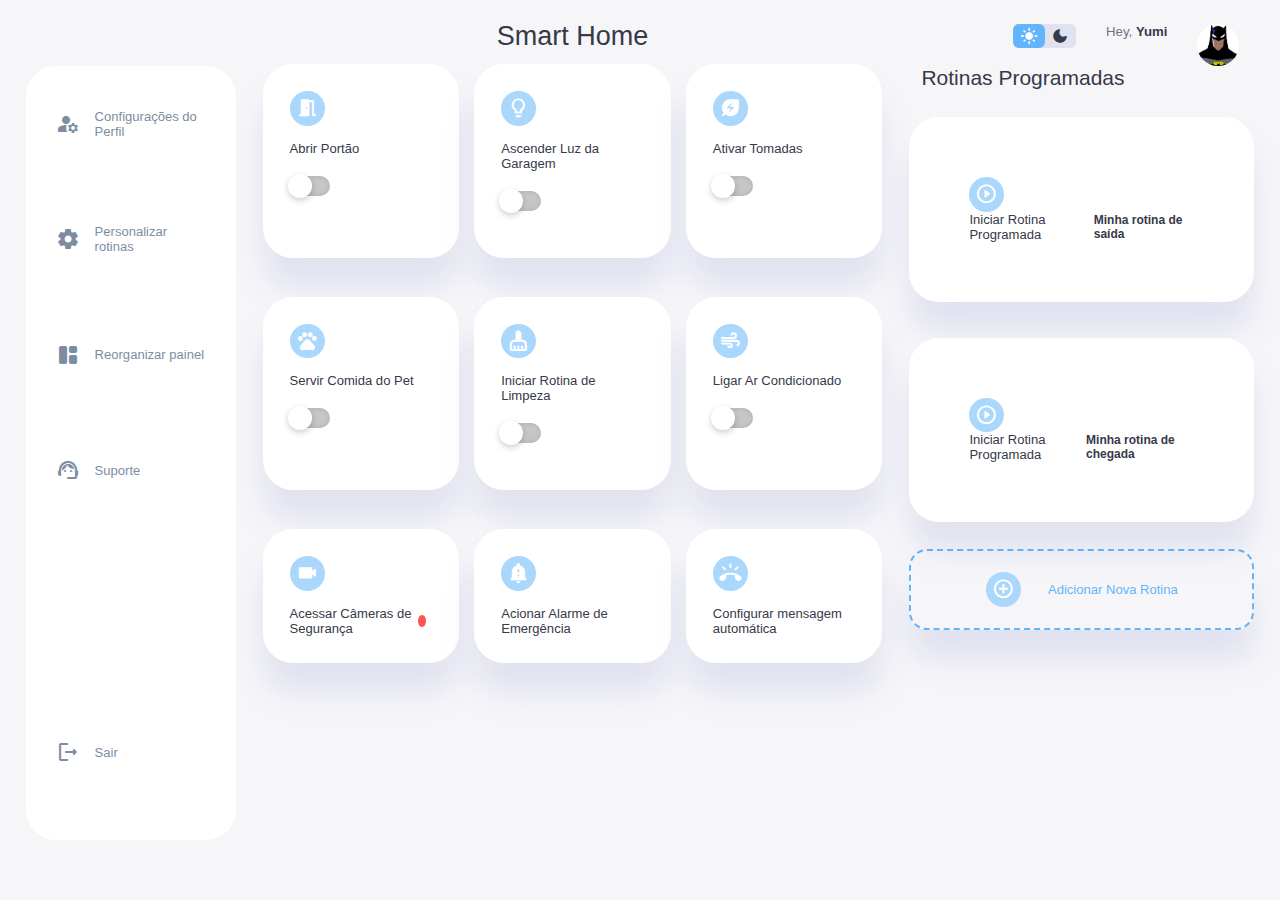
==== index.html @ 8e0183d9 "Tela de camera arrumada e pequenas configurações" ====
<!DOCTYPE html>
<html lang="en">
<head>
    <meta charset="UTF-8">
    <meta http-equiv="X-UA-Compatible" content="IE=edge">
    <meta name="viewport" content="width=device-width, initial-scale=1.0">

    <link href="https://fonts.googleapis.com/icon?family=Material+Icons+Round" 
    rel="stylesheet">
    <link rel="stylesheet" href=style.css>
    
    <title>Smart Home</title>

</head>

<body>
    <div class="container">
        <aside>
            <div class="top">
                <div class="logo">
                    <img src="/computador-de-bordo-fiap/project/images/navecar black.png" alt="">
                </div>
                <div class="close" id="close-btn">
                   <span class="material-icons-round">highlight_off</span>
                </div>
            </div>    

            <div class="sidebar">
                <a href="#"> 
                    <span class="material-icons-round">manage_accounts</span>
                    <h3>Configurações do Perfil</h3>
                </a>

                <a href="#"> 
                    <span class="material-icons-round">settings</span>
                    <h3>Personalizar rotinas</h3>
                </a>

                <a href="#"> 
                    <span class="material-icons-round">space_dashboard</span>
                    <h3>Reorganizar painel</h3>
                </a>

                <a href="#"> 
                    <span class="material-icons-round">support_agent</span>
                    <h3>Suporte</h3>
                </a>

                <a href="#"> 
                    <span class="material-icons-round">logout</span>
                    <h3>Sair</h3>
                </a>
            </div>
        </aside> 
    
        <main>
            <h1 class="titulo1">Smart Home</h1>
<!--------------------------Abrir Portão----------------------------------------->
            <div class="insights">
                <div class="portao">
                    <span class="material-icons-round">meeting_room</span>
                    <div class="middle">
                        <div class="left">
                            <h3>Abrir Portão</h3>
                        </div>    
                    </div>
                    <div class="bt1">
                        <input ="btn1" type="checkbox" value="">
                    </div>
                </div>
<!------------------------------Garagem------------------------------------------>
                <div class="garagem">
                    <span class="material-icons-round">lightbulb_outline</span>
                    <div class="middle">
                        <div class="left">
                            <h3>Ascender Luz da Garagem</h3>
                        </div>    
                    </div>
                    <div class="bt1">
                        <input ="btn1" type="checkbox" value="">
                    </div>
                </div>
<!------------------------------Tomadas----------------------------------------->
                <div class="tomadas">
                    <span class="material-icons-round">energy_savings_leaf</span>
                    <div class="middle">
                        <div class="left">
                            <h3>Ativar Tomadas</h3>
                        </div>    
                    </div>
                    <div class="bt1">
                        <input ="btn1" type="checkbox" value="">
                    </div>
                </div>
<!-----------------------------Pet---------------------------------------------->
                <div class="servir-pet">
                    <span class="material-icons-round">pets</span>
                    <div class="middle">
                        <div class="left">
                            <h3>Servir Comida do Pet</h3>
                        </div>    
                    </div>
                    <div class="bt1">
                        <input ="btn1" type="checkbox" value="">
                    </div>
                </div>
<!---------------------------------Limpeza-------------------------------------->
                <div class="rotina-limpeza">
                    <span class="material-icons-round">cleaning_services</span>
                    <div class="middle">
                        <div class="left">
                            <h3>Iniciar Rotina de Limpeza</h3>
                        </div>    
                    </div>
                    <div class="bt1">
                        <input ="btn1" type="checkbox" value="">
                    </div>
                </div>
<!-----------------------------------ArCondicionado----------------------------->
                <div class="arcondicionado">
                    <span class="material-icons-round">air</span>
                    <div class="middle">
                        <div class="left">
                            <h3>Ligar Ar Condicionado</h3>
                        </div>    
                    </div>
                    <div class="bt1">
                        <input ="btn1" type="checkbox" value="">
                    </div>
                </div>
<!-----------------------------------cameras------------------------------------->
                <div class="camera">
                    <a href="/computador-de-bordo-fiap/project/monitoramento.html">
                        <span class="material-icons-round">videocam</span>
                        <div class="middle">
                            <div class="left">
                                <h3>Acessar Câmeras de Segurança</h3>
                            </div>   
                            <div class="blob red"></div> 
                        </div>                  
                    </a>
                </div>
<!---------------------------------alarme---------------------------------------->
                <div class="alarme">
                    <span class="material-icons-round">notification_important</span>
                    <div class="middle">
                        <div class="left">
                            <h3>Acionar Alarme de Emergência</h3>
                        </div>    
                    </div>
                </div>
<!------------------------------------mensagem--------------------------------->
                <div class="emergência">
                    <span class="material-icons-round">ring_volume</span>
                    <div class="middle">
                        <div class="left">
                            <h3>Configurar mensagem automática</h3>
                        </div>    
                    </div>
                </div>
            </div>                
        </main>

<!----------------------------END OF MAIN ----------------------------------------->
        <div class="right">
            <div class="top">
                <button class="menu-btn">
                    <span class="material-icons-round">menu</span>
                </button>
                <div class="theme-toggler">
                    <span class="material-icons-round active">light_mode</span>
                    <span class="material-icons-round">dark_mode</span>
                </div>
                <div class="profile">
                    <div class="info">
                        <p>Hey, <b>Yumi</b></p>
                    </div>
                </div>
                <div class="profile-photo">
                    <img src="./images/images.png">
                </div>
            </div>

<!------------------------------end of top -------------------------------------->
            <div class="rotina">
                <h2 class="titulo2">Rotinas Programadas</h2>
                <div class="rotinas">
                    <div>
                        <span class="material-icons-round">play_circle_outline</span>
                        <div class="middle">
                            <h3>Iniciar Rotina Programada</h3>
                            <h4>Minha rotina de saída</h4>
                        </div>    
                    </div>

                    <div>
                        <span class="material-icons-round">play_circle_outline</span>
                        <div class="middle">
                            <h3>Iniciar Rotina Programada</h3>
                            <h4>Minha rotina de chegada</h4>
                        </div>    
                    </div> 
                </div>
            </div>
<!----------------------END OF RIGHT ---------------------------------->
            <div class="item add-rotina">
                <div>
                    <span class="material-icons-round">add_circle_outline</span>
                    <h3>Adicionar Nova Rotina</h3>
                </div>
            </div>
        </div>



    </div>

</body>
</html>
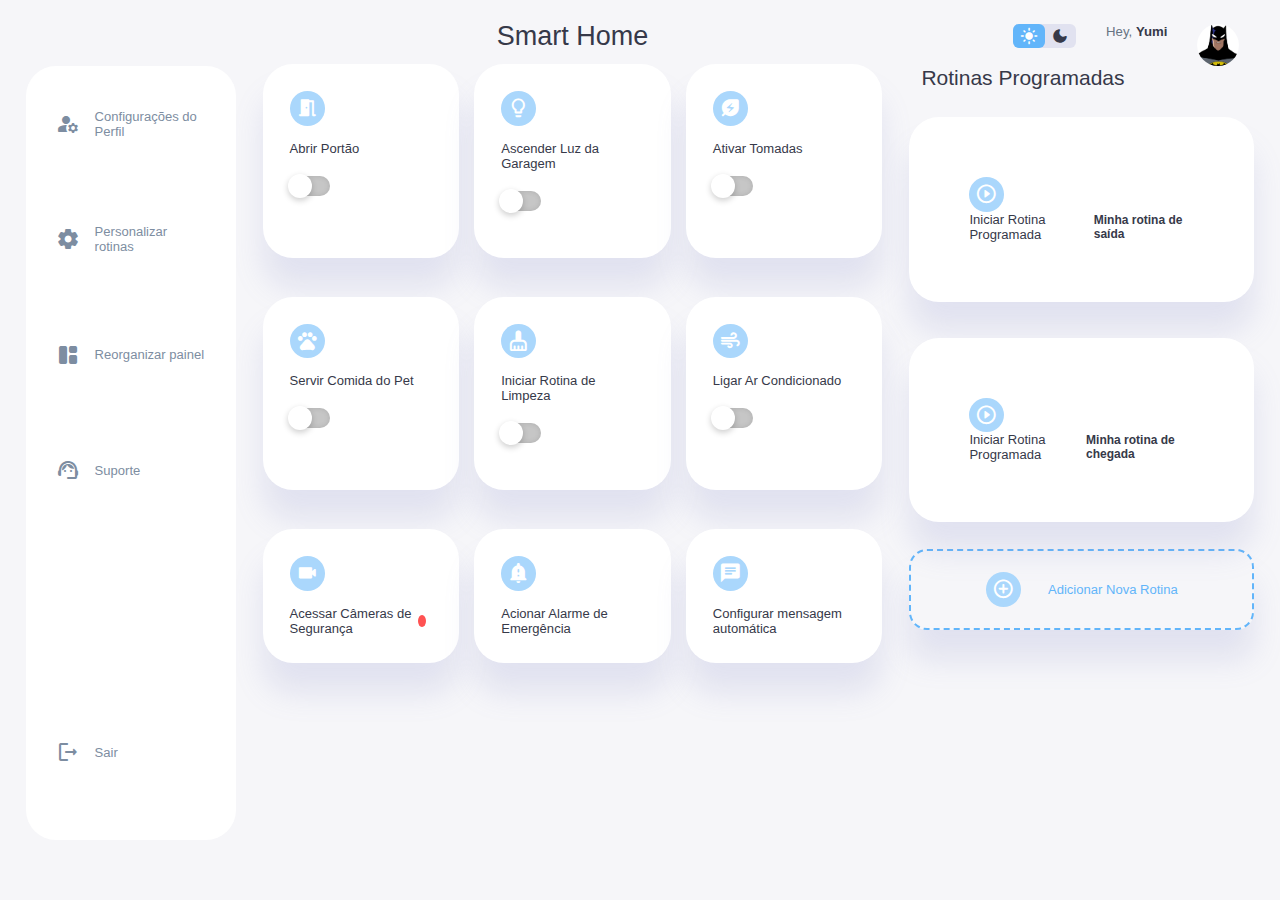
==== commit 62b569a6: "Kawan é doido" ====
--- a/index.html
+++ b/index.html
@@ -4,11 +4,10 @@
     <meta charset="UTF-8">
     <meta http-equiv="X-UA-Compatible" content="IE=edge">
     <meta name="viewport" content="width=device-width, initial-scale=1.0">
-
+    <script src="index.js"></script>
     <link href="https://fonts.googleapis.com/icon?family=Material+Icons+Round" 
     rel="stylesheet">
     <link rel="stylesheet" href=style.css>
-    
     <title>Smart Home</title>
 
 </head>
@@ -52,7 +51,6 @@
                 </a>
             </div>
         </aside> 
-    
         <main>
             <h1 class="titulo1">Smart Home</h1>
 <!--------------------------Abrir Portão----------------------------------------->
@@ -151,7 +149,7 @@
                 </div>
 <!------------------------------------mensagem--------------------------------->
                 <div class="emergência">
-                    <span class="material-icons-round">ring_volume</span>
+                    <span class="material-icons-round"> chat </span>
                     <div class="middle">
                         <div class="left">
                             <h3>Configurar mensagem automática</h3>
@@ -214,6 +212,5 @@
 
 
     </div>
-
 </body>
 </html>